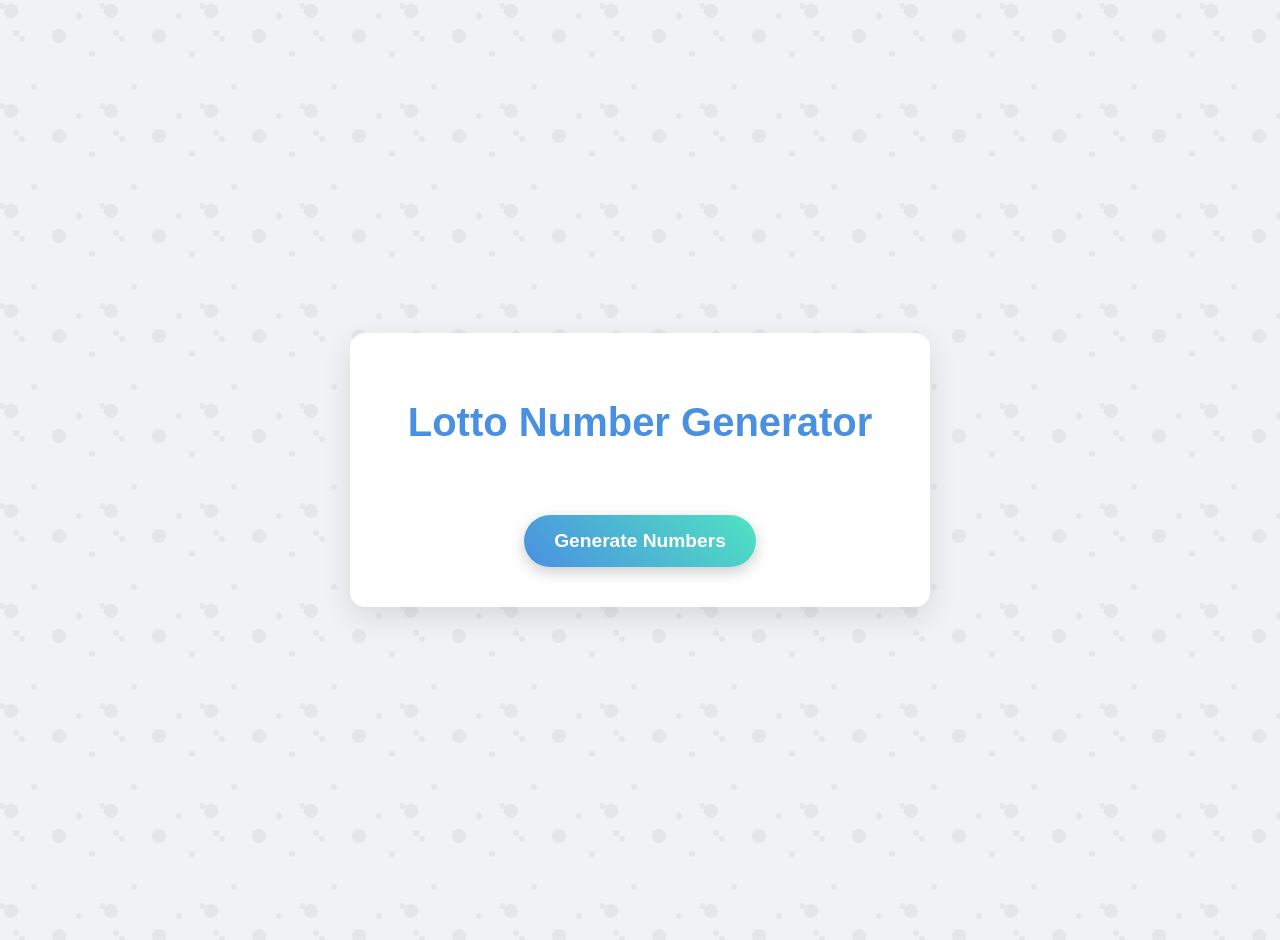
==== index.html @ f3b3aa0e "Initial commit" ====
<!DOCTYPE html>
<html lang="en">
<head>
    <meta charset="UTF-8">
    <meta name="viewport" content="width=device-width, initial-scale=1.0">
    <title>Lotto Number Generator</title>
    <link rel="stylesheet" href="style.css">
</head>
<body>
    <div class="container">
        <h1>Lotto Number Generator</h1>
        <div id="lotto-numbers-container" class="lotto-numbers-container"></div>
        <button id="generate-button" class="generate-button">Generate Numbers</button>
    </div>
    <script src="main.js" type="module"></script>
</body>
</html>
---- style.css ----
:root {
    --primary-color: #4a90e2;
    --secondary-color: #50e3c2;
    --background-color: #f0f2f5;
    --text-color: #333;
    --white: #fff;
    --shadow-color: rgba(0, 0, 0, 0.1);
}

body {
    font-family: 'Helvetica Neue', sans-serif;
    background-color: var(--background-color);
    color: var(--text-color);
    margin: 0;
    padding: 20px;
    display: flex;
    justify-content: center;
    align-items: center;
    min-height: 100vh;
    background-image: url('data:image/svg+xml,%3Csvg width="100" height="100" viewBox="0 0 100 100" xmlns="http://www.w3.org/2000/svg"%3E%3Cpath d="M11 18c3.866 0 7-3.134 7-7s-3.134-7-7-7-7 3.134-7 7 3.134 7 7 7zm48 25c3.866 0 7-3.134 7-7s-3.134-7-7-7-7 3.134-7 7 3.134 7 7 7zm-43-7c1.657 0 3-1.343 3-3s-1.343-3-3-3-3 1.343-3 3 1.343 3 3 3zm63-17c1.657 0 3-1.343 3-3s-1.343-3-3-3-3 1.343-3 3 1.343 3 3 3zM34 90c1.657 0 3-1.343 3-3s-1.343-3-3-3-3 1.343-3 3 1.343 3 3 3zm58-33c1.657 0 3-1.343 3-3s-1.343-3-3-3-3 1.343-3 3 1.343 3 3 3zM22 42c1.657 0 3-1.343 3-3s-1.343-3-3-3-3 1.343-3 3 1.343 3 3 3zM2 9c1.657 0 3-1.343 3-3s-1.343-3-3-3-3 1.343-3 3 1.343 3 3 3z" fill="%23000" fill-opacity="0.05" fill-rule="evenodd"/%3E%3C/svg%3E');
}

.container {
    background-color: var(--white);
    border-radius: 15px;
    padding: 40px;
    box-shadow: 0 10px 30px var(--shadow-color);
    text-align: center;
    max-width: 500px;
    width: 100%;
}

h1 {
    color: var(--primary-color);
    margin-bottom: 30px;
    font-size: 2.5em;
    font-weight: bold;
}

.lotto-numbers-container {
    display: flex;
    justify-content: center;
    gap: 15px;
    margin-bottom: 40px;
    flex-wrap: wrap;
}

.generate-button {
    background: linear-gradient(45deg, var(--primary-color), var(--secondary-color));
    color: var(--white);
    border: none;
    border-radius: 50px;
    padding: 15px 30px;
    font-size: 1.2em;
    font-weight: bold;
    cursor: pointer;
    transition: all 0.3s ease;
    box-shadow: 0 5px 15px rgba(0, 0, 0, 0.2);
}

.generate-button:hover, .generate-button:focus {
    transform: translateY(-3px);
    box-shadow: 0 8px 25px rgba(0, 0, 0, 0.3);
    outline: none;
}

.generate-button:active {
    transform: translateY(-1px);
}

lotto-ball {
    --ball-size: 60px;
    width: var(--ball-size);
    height: var(--ball-size);
}
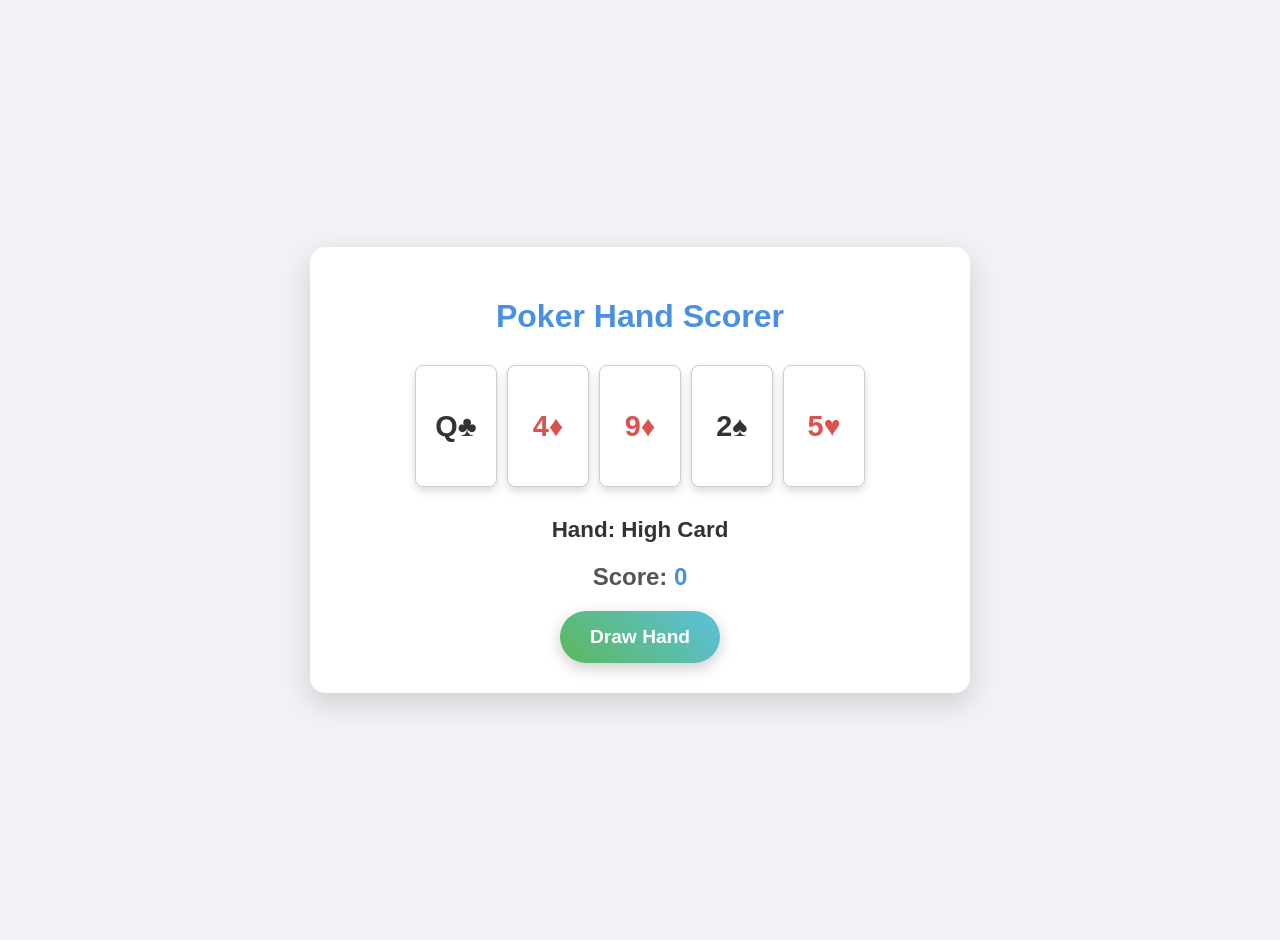
==== commit 8d606855: "feat: Implement poker scoring game" ====
--- a/index.html
+++ b/index.html
@@ -3,14 +3,18 @@
 <head>
     <meta charset="UTF-8">
     <meta name="viewport" content="width=device-width, initial-scale=1.0">
-    <title>Lotto Number Generator</title>
+    <title>Poker Hand Scorer</title>
     <link rel="stylesheet" href="style.css">
 </head>
 <body>
     <div class="container">
-        <h1>Lotto Number Generator</h1>
-        <div id="lotto-numbers-container" class="lotto-numbers-container"></div>
-        <button id="generate-button" class="generate-button">Generate Numbers</button>
+        <h1>Poker Hand Scorer</h1>
+        <div id="hand-container" class="hand-container"></div>
+        <div id="hand-rank-display" class="hand-rank-display"></div>
+        <div class="score-container">
+            <h2>Score: <span id="score">0</span></h2>
+        </div>
+        <button id="draw-button" class="draw-button">Draw Hand</button>
     </div>
     <script src="main.js" type="module"></script>
 </body>
--- a/style.css
+++ b/style.css
@@ -1,10 +1,12 @@
 :root {
-    --primary-color: #4a90e2;
-    --secondary-color: #50e3c2;
+    --card-width: 80px;
+    --card-height: 120px;
     --background-color: #f0f2f5;
     --text-color: #333;
     --white: #fff;
-    --shadow-color: rgba(0, 0, 0, 0.1);
+    --shadow-color: rgba(0, 0, 0, 0.15);
+    --red-card: #d9534f;
+    --black-card: #333;
 }
 
 body {
@@ -17,36 +19,74 @@
     justify-content: center;
     align-items: center;
     min-height: 100vh;
-    background-image: url('data:image/svg+xml,%3Csvg width="100" height="100" viewBox="0 0 100 100" xmlns="http://www.w3.org/2000/svg"%3E%3Cpath d="M11 18c3.866 0 7-3.134 7-7s-3.134-7-7-7-7 3.134-7 7 3.134 7 7 7zm48 25c3.866 0 7-3.134 7-7s-3.134-7-7-7-7 3.134-7 7 3.134 7 7 7zm-43-7c1.657 0 3-1.343 3-3s-1.343-3-3-3-3 1.343-3 3 1.343 3 3 3zm63-17c1.657 0 3-1.343 3-3s-1.343-3-3-3-3 1.343-3 3 1.343 3 3 3zM34 90c1.657 0 3-1.343 3-3s-1.343-3-3-3-3 1.343-3 3 1.343 3 3 3zm58-33c1.657 0 3-1.343 3-3s-1.343-3-3-3-3 1.343-3 3 1.343 3 3 3zM22 42c1.657 0 3-1.343 3-3s-1.343-3-3-3-3 1.343-3 3 1.343 3 3 3zM2 9c1.657 0 3-1.343 3-3s-1.343-3-3-3-3 1.343-3 3 1.343 3 3 3z" fill="%23000" fill-opacity="0.05" fill-rule="evenodd"/%3E%3C/svg%3E');
 }
 
 .container {
     background-color: var(--white);
     border-radius: 15px;
-    padding: 40px;
+    padding: 30px;
     box-shadow: 0 10px 30px var(--shadow-color);
     text-align: center;
-    max-width: 500px;
+    max-width: 600px;
     width: 100%;
 }
 
 h1 {
-    color: var(--primary-color);
-    margin-bottom: 30px;
-    font-size: 2.5em;
+    color: #4a90e2;
+    margin-bottom: 20px;
+}
+
+.hand-container {
+    display: flex;
+    justify-content: center;
+    gap: 10px;
+    margin: 30px 0;
+    flex-wrap: wrap;
+}
+
+.card {
+    width: var(--card-width);
+    height: var(--card-height);
+    border: 1px solid #ccc;
+    border-radius: 8px;
+    display: flex;
+    justify-content: center;
+    align-items: center;
+    font-size: 1.8em;
+    font-weight: bold;
+    background-color: var(--white);
+    box-shadow: 0 4px 8px var(--shadow-color);
+    transition: transform 0.2s ease;
+}
+
+.card:hover {
+    transform: translateY(-5px);
+}
+
+.card.red {
+    color: var(--red-card);
+}
+
+.hand-rank-display {
+    margin: 20px 0;
+    font-size: 1.4em;
+    font-weight: bold;
+    color: #333;
+    min-height: 25px;
+}
+
+.score-container h2 {
+    font-size: 1.5em;
+    color: #555;
+}
+
+#score {
+    color: #4a90e2;
     font-weight: bold;
 }
 
-.lotto-numbers-container {
-    display: flex;
-    justify-content: center;
-    gap: 15px;
-    margin-bottom: 40px;
-    flex-wrap: wrap;
-}
-
-.generate-button {
-    background: linear-gradient(45deg, var(--primary-color), var(--secondary-color));
+.draw-button {
+    background: linear-gradient(45deg, #5cb85c, #5bc0de);
     color: var(--white);
     border: none;
     border-radius: 50px;
@@ -58,18 +98,12 @@
     box-shadow: 0 5px 15px rgba(0, 0, 0, 0.2);
 }
 
-.generate-button:hover, .generate-button:focus {
+.draw-button:hover, .draw-button:focus {
     transform: translateY(-3px);
     box-shadow: 0 8px 25px rgba(0, 0, 0, 0.3);
     outline: none;
 }
 
-.generate-button:active {
+.draw-button:active {
     transform: translateY(-1px);
 }
-
-lotto-ball {
-    --ball-size: 60px;
-    width: var(--ball-size);
-    height: var(--ball-size);
-}
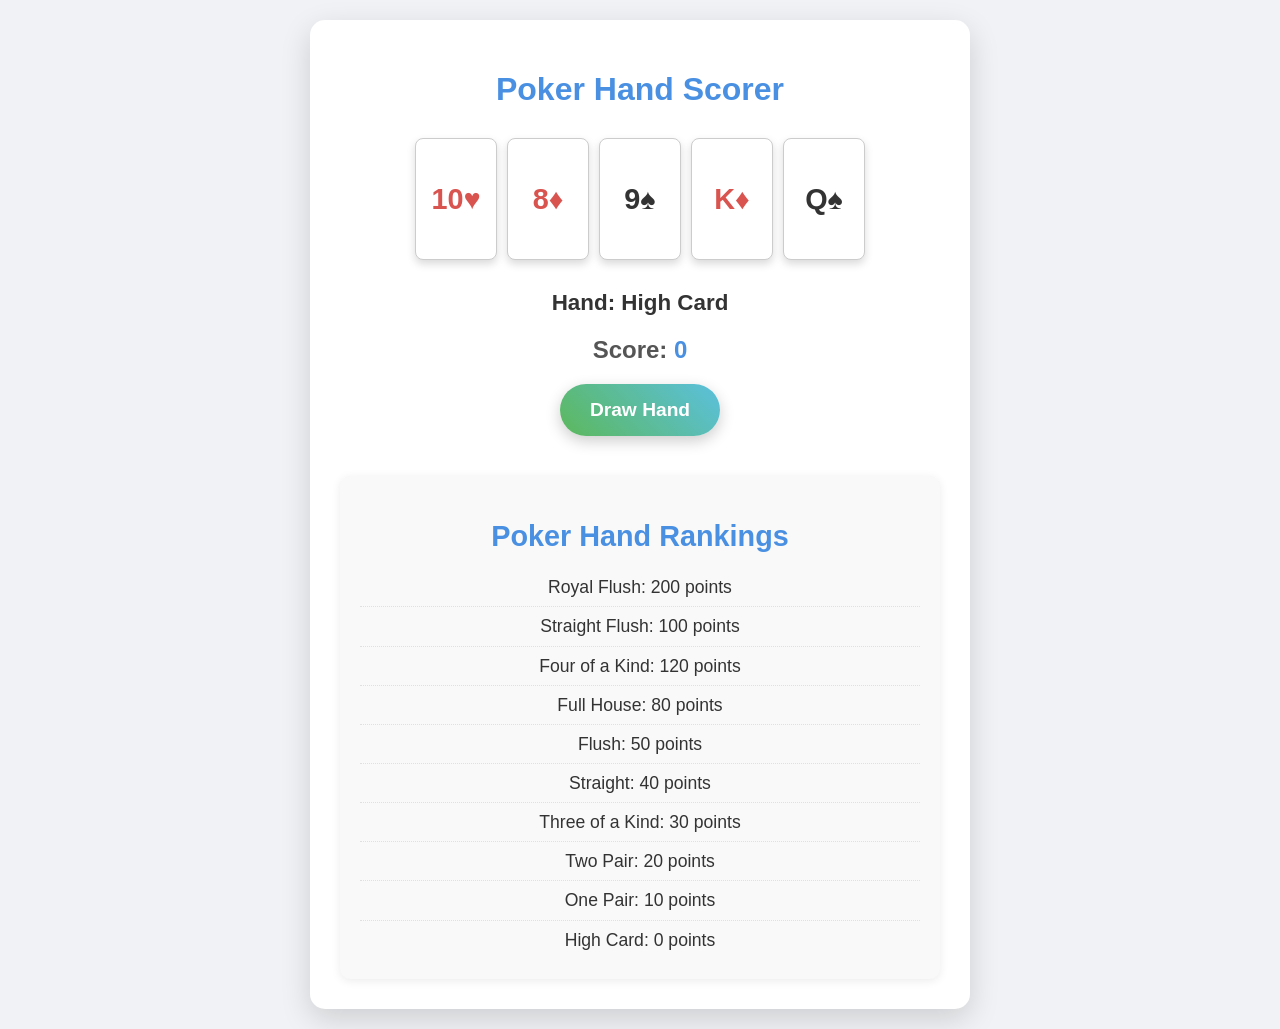
==== commit f526ed50: "feat: Display poker hand rankings guide" ====
--- a/index.html
+++ b/index.html
@@ -15,6 +15,13 @@
             <h2>Score: <span id="score">0</span></h2>
         </div>
         <button id="draw-button" class="draw-button">Draw Hand</button>
+
+        <div class="hand-rankings-guide">
+            <h2>Poker Hand Rankings</h2>
+            <ul id="rankings-list">
+                <!-- Rankings will be populated by JavaScript -->
+            </ul>
+        </div>
     </div>
     <script src="main.js" type="module"></script>
 </body>
--- a/style.css
+++ b/style.css
@@ -107,3 +107,34 @@
 .draw-button:active {
     transform: translateY(-1px);
 }
+
+.hand-rankings-guide {
+    margin-top: 40px;
+    background-color: #f9f9f9;
+    padding: 20px;
+    border-radius: 10px;
+    box-shadow: 0 2px 10px rgba(0, 0, 0, 0.08);
+}
+
+.hand-rankings-guide h2 {
+    color: #4a90e2;
+    margin-bottom: 15px;
+    font-size: 1.8em;
+}
+
+#rankings-list {
+    list-style: none;
+    padding: 0;
+    margin: 0;
+    font-size: 1.1em;
+    line-height: 1.6;
+}
+
+#rankings-list li {
+    padding: 5px 0;
+    border-bottom: 1px dotted #e0e0e0;
+}
+
+#rankings-list li:last-child {
+    border-bottom: none;
+}
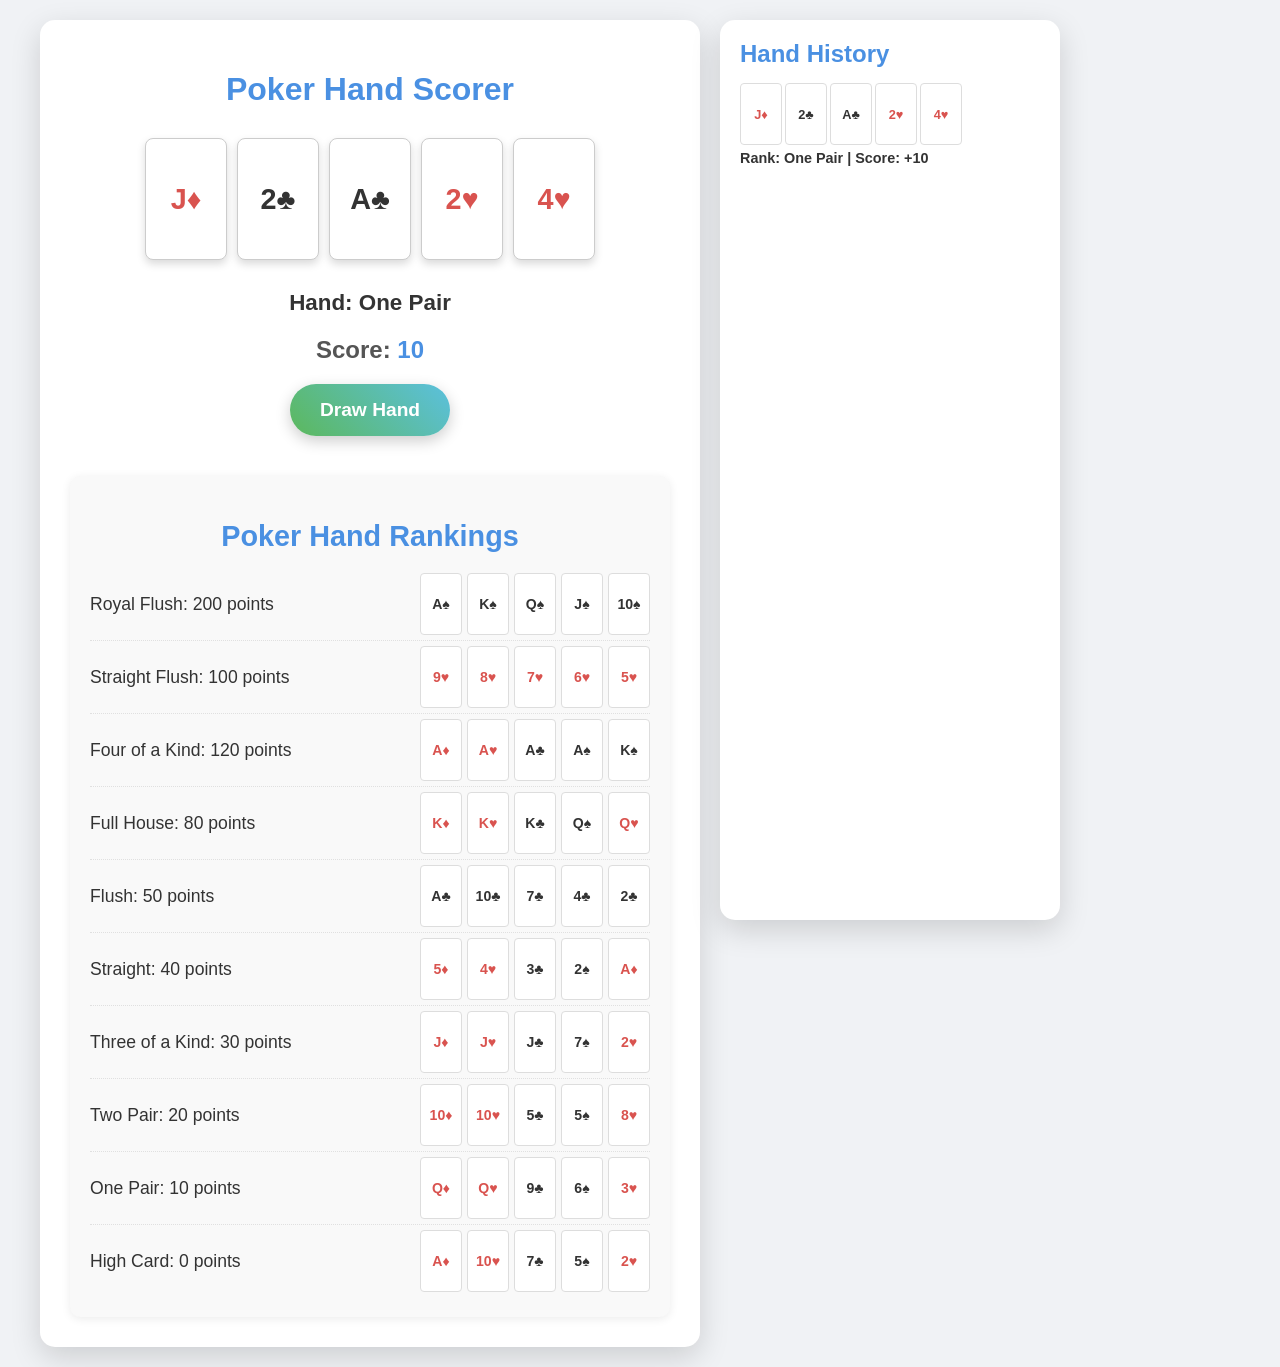
==== commit bb075308: "feat: Add hand history log" ====
--- a/index.html
+++ b/index.html
@@ -7,20 +7,26 @@
     <link rel="stylesheet" href="style.css">
 </head>
 <body>
-    <div class="container">
-        <h1>Poker Hand Scorer</h1>
-        <div id="hand-container" class="hand-container"></div>
-        <div id="hand-rank-display" class="hand-rank-display"></div>
-        <div class="score-container">
-            <h2>Score: <span id="score">0</span></h2>
+    <div class="main-content-wrapper">
+        <div class="container">
+            <h1>Poker Hand Scorer</h1>
+            <div id="hand-container" class="hand-container"></div>
+            <div id="hand-rank-display" class="hand-rank-display"></div>
+            <div class="score-container">
+                <h2>Score: <span id="score">0</span></h2>
+            </div>
+            <button id="draw-button" class="draw-button">Draw Hand</button>
+
+            <div class="hand-rankings-guide">
+                <h2>Poker Hand Rankings</h2>
+                <ul id="rankings-list">
+                    <!-- Rankings will be populated by JavaScript -->
+                </ul>
+            </div>
         </div>
-        <button id="draw-button" class="draw-button">Draw Hand</button>
-
-        <div class="hand-rankings-guide">
-            <h2>Poker Hand Rankings</h2>
-            <ul id="rankings-list">
-                <!-- Rankings will be populated by JavaScript -->
-            </ul>
+        <div id="history-log-container" class="history-log-container">
+            <h2>Hand History</h2>
+            <div id="history-list"></div>
         </div>
     </div>
     <script src="main.js" type="module"></script>
--- a/style.css
+++ b/style.css
@@ -17,8 +17,15 @@
     padding: 20px;
     display: flex;
     justify-content: center;
-    align-items: center;
+    align-items: flex-start; /* Align items to the start for better layout with side-panel */
     min-height: 100vh;
+}
+
+.main-content-wrapper {
+    display: flex;
+    gap: 20px; /* Space between main game and history log */
+    max-width: 1200px; /* Adjust as needed */
+    width: 100%;
 }
 
 .container {
@@ -29,6 +36,64 @@
     text-align: center;
     max-width: 600px;
     width: 100%;
+    flex-shrink: 0; /* Prevent the main container from shrinking */
+}
+
+.history-log-container {
+    background-color: var(--white);
+    border-radius: 15px;
+    padding: 20px;
+    box-shadow: 0 10px 30px var(--shadow-color);
+    width: 300px; /* Fixed width for history log */
+    flex-shrink: 0;
+    max-height: calc(100vh - 40px); /* Adjust height to fit viewport, considering padding */
+    overflow-y: auto; /* Enable vertical scrolling */
+    text-align: left;
+}
+
+.history-log-container h2 {
+    color: #4a90e2;
+    margin-top: 0;
+    margin-bottom: 15px;
+    font-size: 1.5em;
+}
+
+#history-list {
+    list-style: none;
+    padding: 0;
+    margin: 0;
+}
+
+.history-item {
+    margin-bottom: 15px;
+    padding-bottom: 15px;
+    border-bottom: 1px dashed #e0e0e0;
+}
+
+.history-item:last-child {
+    border-bottom: none;
+}
+
+.history-item-cards {
+    display: flex;
+    gap: 3px; /* Smaller gap for history cards */
+    margin-top: 5px;
+    flex-wrap: wrap;
+}
+
+.history-card {
+    width: 30px; /* Even smaller cards for history */
+    height: 45px;
+    font-size: 0.6em;
+    border-radius: 3px;
+    border: 1px solid #eee;
+    box-shadow: none;
+}
+
+.history-hand-info {
+    font-size: 0.9em;
+    margin-top: 5px;
+    font-weight: bold;
 }
 
 h1 {
@@ -133,8 +198,27 @@
 #rankings-list li {
     padding: 5px 0;
     border-bottom: 1px dotted #e0e0e0;
+    display: flex;
+    justify-content: space-between;
+    align-items: center;
+    flex-wrap: wrap;
 }
 
 #rankings-list li:last-child {
     border-bottom: none;
+}
+
+.ranking-example-cards {
+    display: flex;
+    gap: 5px;
+    margin-left: 10px;
+}
+
+.small-card {
+    width: 40px;
+    height: 60px;
+    font-size: 0.8em;
+    border-radius: 4px;
+    box-shadow: none;
+    border: 1px solid #ddd;
 }
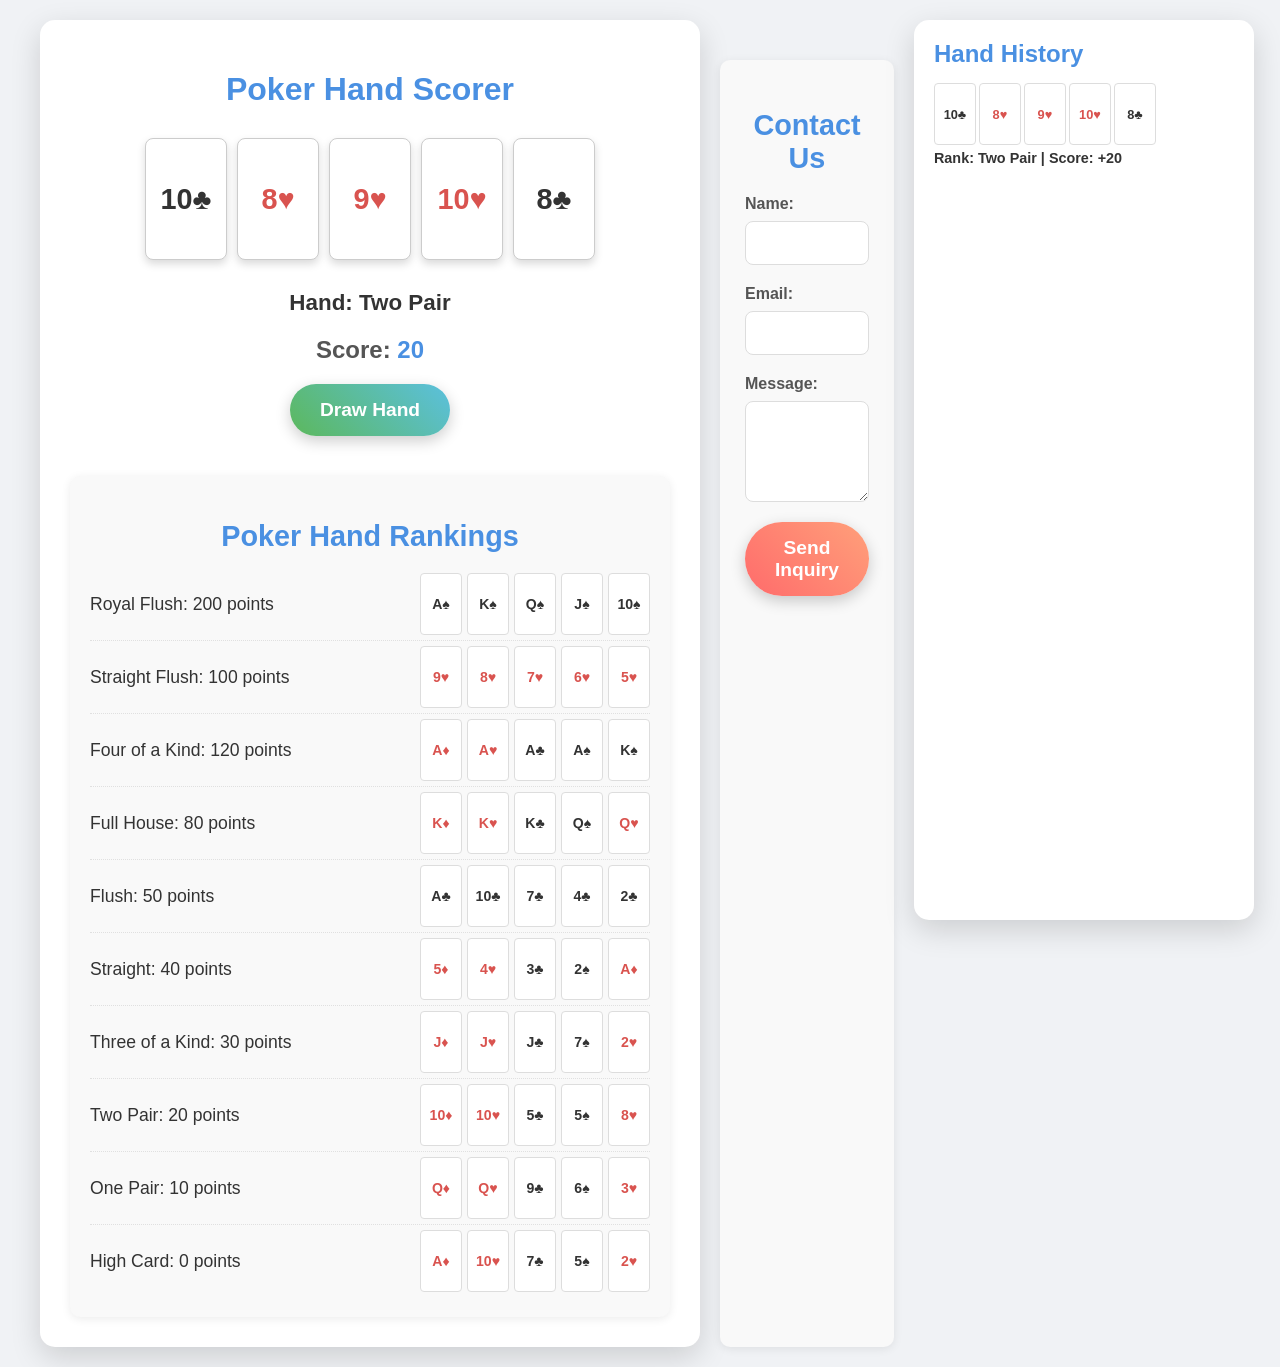
==== commit a7ee6d4d: "feat: Add Formspree contact form" ====
--- a/index.html
+++ b/index.html
@@ -24,6 +24,22 @@
                 </ul>
             </div>
         </div>
+
+        <div class="contact-form-section">
+            <h2>Contact Us</h2>
+            <form action="https://formspree.io/f/mwvnkbya" method="POST">
+                <label for="name">Name:</label>
+                <input type="text" id="name" name="name" required>
+
+                <label for="email">Email:</label>
+                <input type="email" id="email" name="_replyto" required>
+
+                <label for="message">Message:</label>
+                <textarea id="message" name="message" rows="5" required></textarea>
+
+                <button type="submit">Send Inquiry</button>
+            </form>
+        </div>
         <div id="history-log-container" class="history-log-container">
             <h2>Hand History</h2>
             <div id="history-list"></div>
--- a/style.css
+++ b/style.css
@@ -221,4 +221,68 @@
     border-radius: 4px;
     box-shadow: none;
     border: 1px solid #ddd;
-}+}
+
+.contact-form-section {
+    margin-top: 40px;
+    text-align: left;
+    background-color: #f9f9f9;
+    padding: 25px;
+    border-radius: 10px;
+    box-shadow: 0 2px 10px rgba(0, 0, 0, 0.08);
+}
+
+.contact-form-section h2 {
+    color: #4a90e2;
+    margin-bottom: 20px;
+    font-size: 1.8em;
+    text-align: center;
+}
+
+.contact-form-section form {
+    display: flex;
+    flex-direction: column;
+}
+
+.contact-form-section label {
+    margin-bottom: 8px;
+    font-weight: bold;
+    color: #555;
+}
+
+.contact-form-section input[type="text"],
+.contact-form-section input[type="email"],
+.contact-form-section textarea {
+    padding: 12px;
+    margin-bottom: 20px;
+    border: 1px solid #ddd;
+    border-radius: 8px;
+    font-size: 1em;
+    width: 100%;
+    box-sizing: border-box; /* Include padding and border in the element's total width and height */
+}
+
+.contact-form-section textarea {
+    resize: vertical;
+    min-height: 100px;
+}
+
+.contact-form-section button[type="submit"] {
+    background: linear-gradient(45deg, #ff6b6b, #ffa07a); /* A new gradient for the contact button */
+    color: var(--white);
+    border: none;
+    border-radius: 50px;
+    padding: 15px 30px;
+    font-size: 1.2em;
+    font-weight: bold;
+    cursor: pointer;
+    transition: all 0.3s ease;
+    box-shadow: 0 5px 15px rgba(0, 0, 0, 0.2);
+    align-self: center; /* Center the button */
+    max-width: 200px;
+}
+
+.contact-form-section button[type="submit"]:hover {
+    transform: translateY(-3px);
+    box-shadow: 0 8px 25px rgba(0, 0, 0, 0.3);
+}
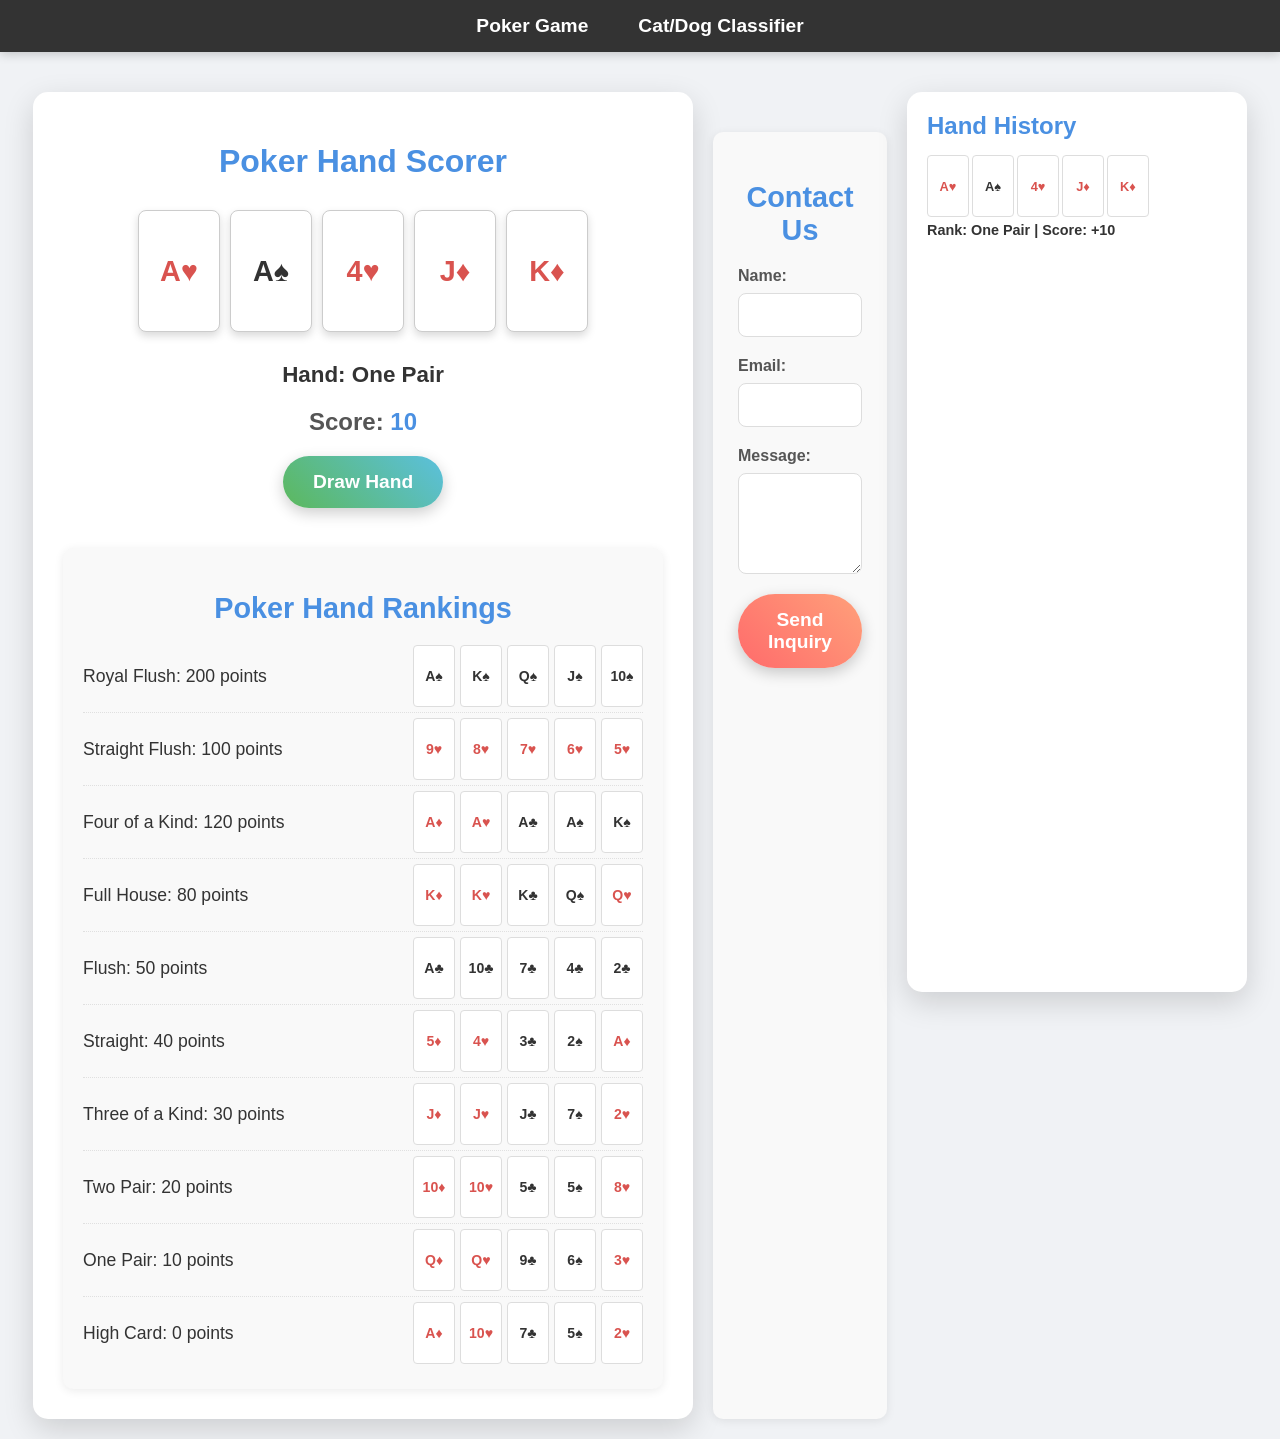
==== commit 9754b306: "feat: Add Teachable Machine classifier page and navigation" ====
--- a/index.html
+++ b/index.html
@@ -7,6 +7,12 @@
     <link rel="stylesheet" href="style.css">
 </head>
 <body>
+    <nav class="main-nav">
+        <ul>
+            <li><a href="index.html">Poker Game</a></li>
+            <li><a href="predict.html">Cat/Dog Classifier</a></li>
+        </ul>
+    </nav>
     <div class="main-content-wrapper">
         <div class="container">
             <h1>Poker Hand Scorer</h1>
--- a/style.css
+++ b/style.css
@@ -14,10 +14,10 @@
     background-color: var(--background-color);
     color: var(--text-color);
     margin: 0;
-    padding: 20px;
-    display: flex;
-    justify-content: center;
-    align-items: flex-start; /* Align items to the start for better layout with side-panel */
+    padding: 0; /* Remove padding from body to let nav fill width */
+    display: flex;
+    flex-direction: column; /* Stack nav and main content */
+    align-items: center; /* Center content horizontally */
     min-height: 100vh;
 }
 
@@ -26,7 +26,42 @@
     gap: 20px; /* Space between main game and history log */
     max-width: 1200px; /* Adjust as needed */
     width: 100%;
-}
+    padding: 20px; /* Add padding here instead of body */
+    justify-content: center; /* Center the two main columns */
+}
+
+/* Navigation Bar Styles */
+.main-nav {
+    width: 100%;
+    background-color: #333;
+    padding: 15px 0;
+    margin-bottom: 20px; /* Space below nav */
+    box-shadow: 0 2px 10px rgba(0, 0, 0, 0.2);
+}
+
+.main-nav ul {
+    list-style: none;
+    margin: 0;
+    padding: 0;
+    display: flex;
+    justify-content: center;
+    gap: 30px;
+}
+
+.main-nav a {
+    color: var(--white);
+    text-decoration: none;
+    font-size: 1.2em;
+    font-weight: bold;
+    padding: 5px 10px;
+    border-radius: 5px;
+    transition: background-color 0.3s ease;
+}
+
+.main-nav a:hover {
+    background-color: #555;
+}
+
 
 .container {
     background-color: var(--white);
@@ -39,6 +74,51 @@
     flex-shrink: 0; /* Prevent the main container from shrinking */
 }
 
+/* Styles specific to the classifier page */
+.classifier-container {
+    display: flex;
+    flex-direction: column;
+    align-items: center;
+    padding: 30px;
+}
+
+.classifier-container h1 {
+    margin-bottom: 10px;
+}
+
+.classifier-container p {
+    margin-bottom: 20px;
+}
+
+#imageUpload {
+    margin-bottom: 20px;
+    padding: 10px;
+    border: 1px solid #ccc;
+    border-radius: 8px;
+    width: 80%;
+}
+
+#uploadedImage {
+    border: 1px solid #ddd;
+    border-radius: 8px;
+    box-shadow: 0 4px 10px rgba(0, 0, 0, 0.1);
+    margin-bottom: 20px;
+}
+
+#predictionResult {
+    margin-top: 20px;
+    font-size: 1.2em;
+    font-weight: bold;
+}
+
+.model-disclaimer {
+    font-size: 0.8em;
+    color: #888;
+    margin-top: 30px;
+}
+
+
+/* Existing styles */
 .history-log-container {
     background-color: var(--white);
     border-radius: 15px;
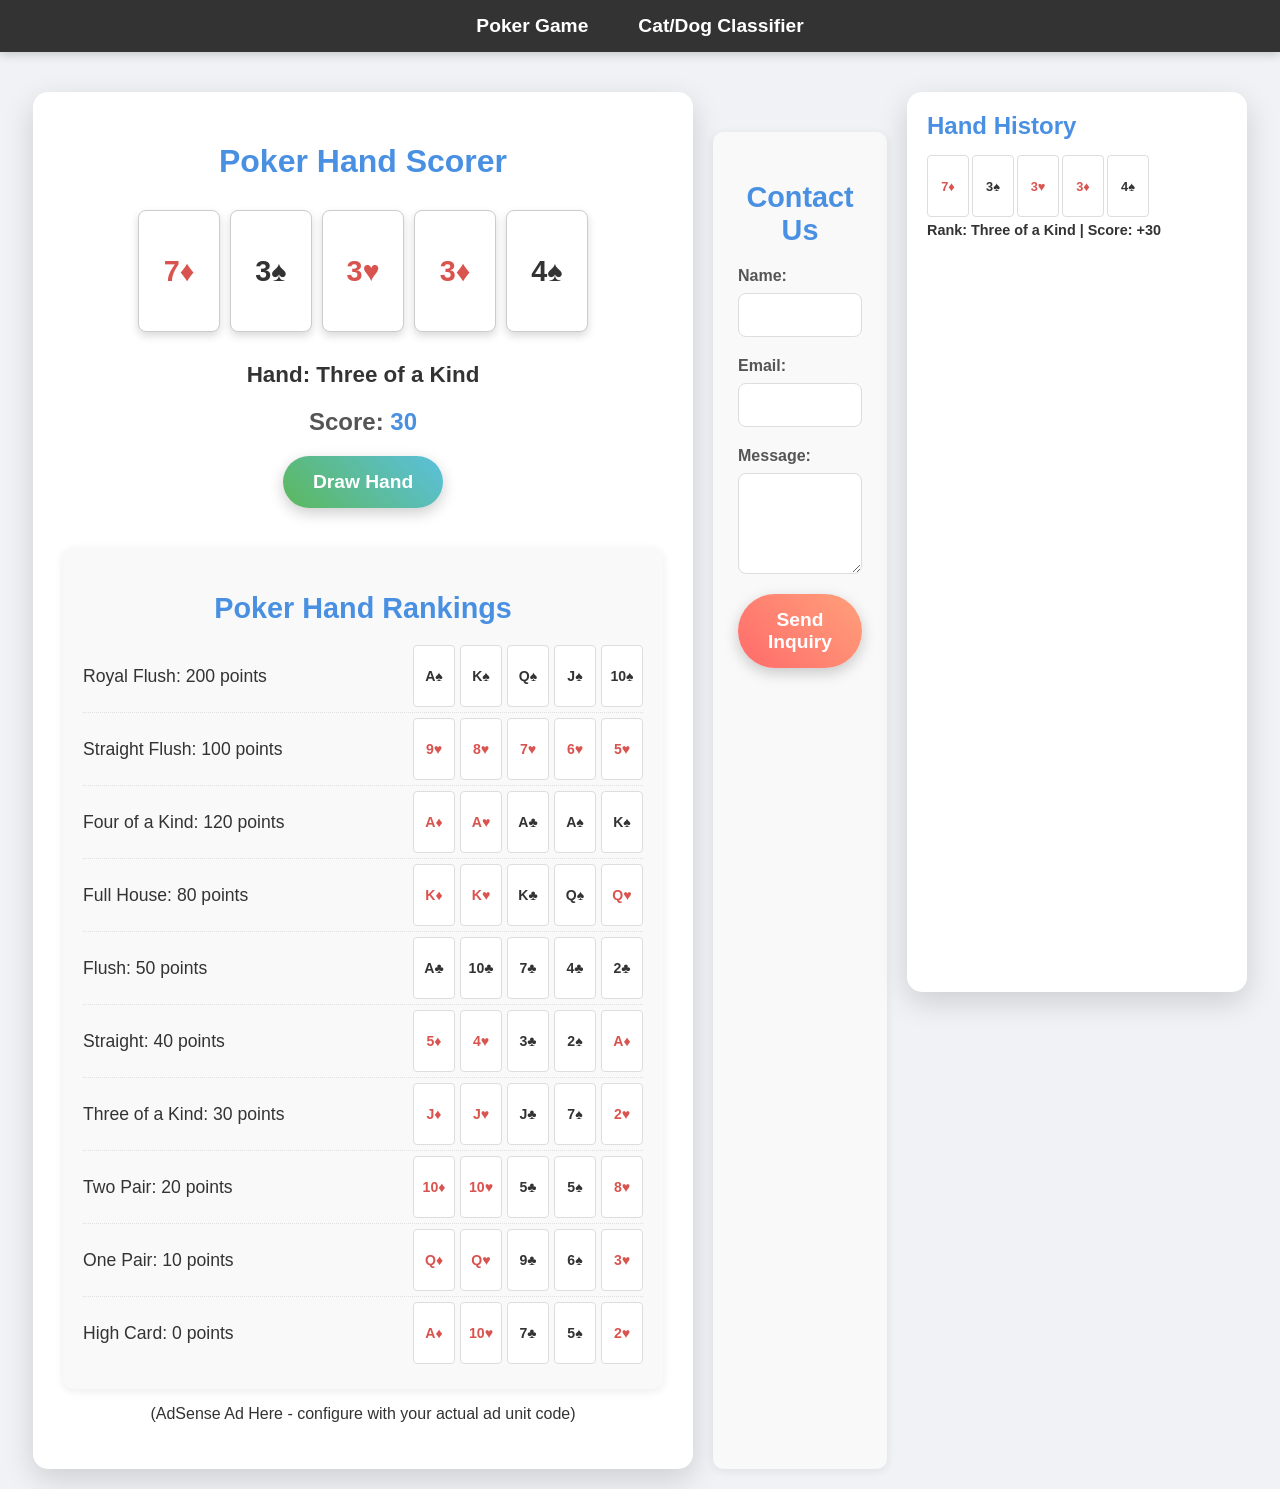
==== commit dceb27f2: "feat: Integrate Google AdSense" ====
--- a/index.html
+++ b/index.html
@@ -5,6 +5,8 @@
     <meta name="viewport" content="width=device-width, initial-scale=1.0">
     <title>Poker Hand Scorer</title>
     <link rel="stylesheet" href="style.css">
+    <script async src="https://pagead2.googlesyndication.com/pagead/js/adsbygoogle.js?client=ca-pub-6007058588456872"
+     crossorigin="anonymous"></script>
 </head>
 <body>
     <nav class="main-nav">
@@ -29,6 +31,21 @@
                     <!-- Rankings will be populated by JavaScript -->
                 </ul>
             </div>
+
+            <!-- AdSense Ad Unit -->
+            <div class="adsense-unit">
+                <p>(AdSense Ad Here - configure with your actual ad unit code)</p>
+                <ins class="adsbygoogle"
+                     style="display:block"
+                     data-ad-client="ca-pub-6007058588456872"
+                     data-ad-slot="YOUR_AD_SLOT_ID"
+                     data-ad-format="auto"
+                     data-full-width-responsive="true"></ins>
+                <script>
+                     (adsbygoogle = window.adsbygoogle || []).push({});
+                </script>
+            </div>
+
         </div>
 
         <div class="contact-form-section">
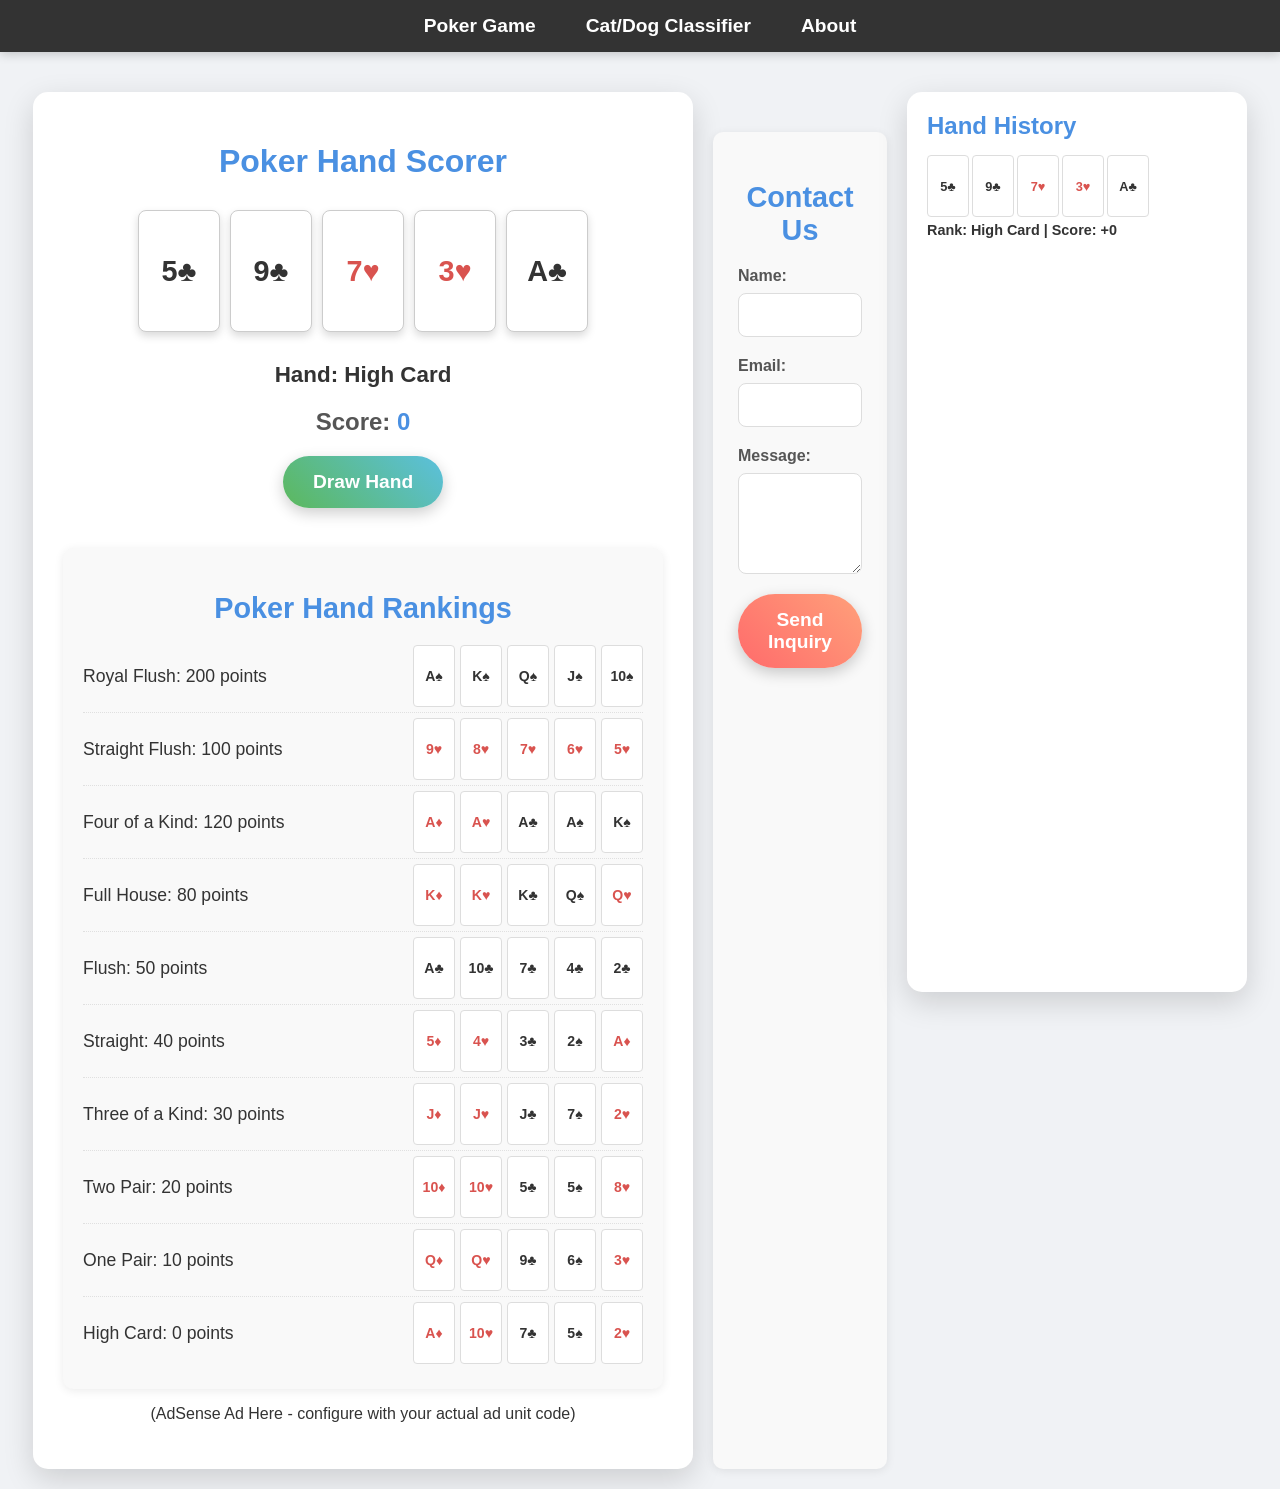
==== commit ac2d8a77: "feat: Add About page and improve site for AdSense" ====
--- a/index.html
+++ b/index.html
@@ -13,6 +13,7 @@
         <ul>
             <li><a href="index.html">Poker Game</a></li>
             <li><a href="predict.html">Cat/Dog Classifier</a></li>
+            <li><a href="about.html">About</a></li>
         </ul>
     </nav>
     <div class="main-content-wrapper">
